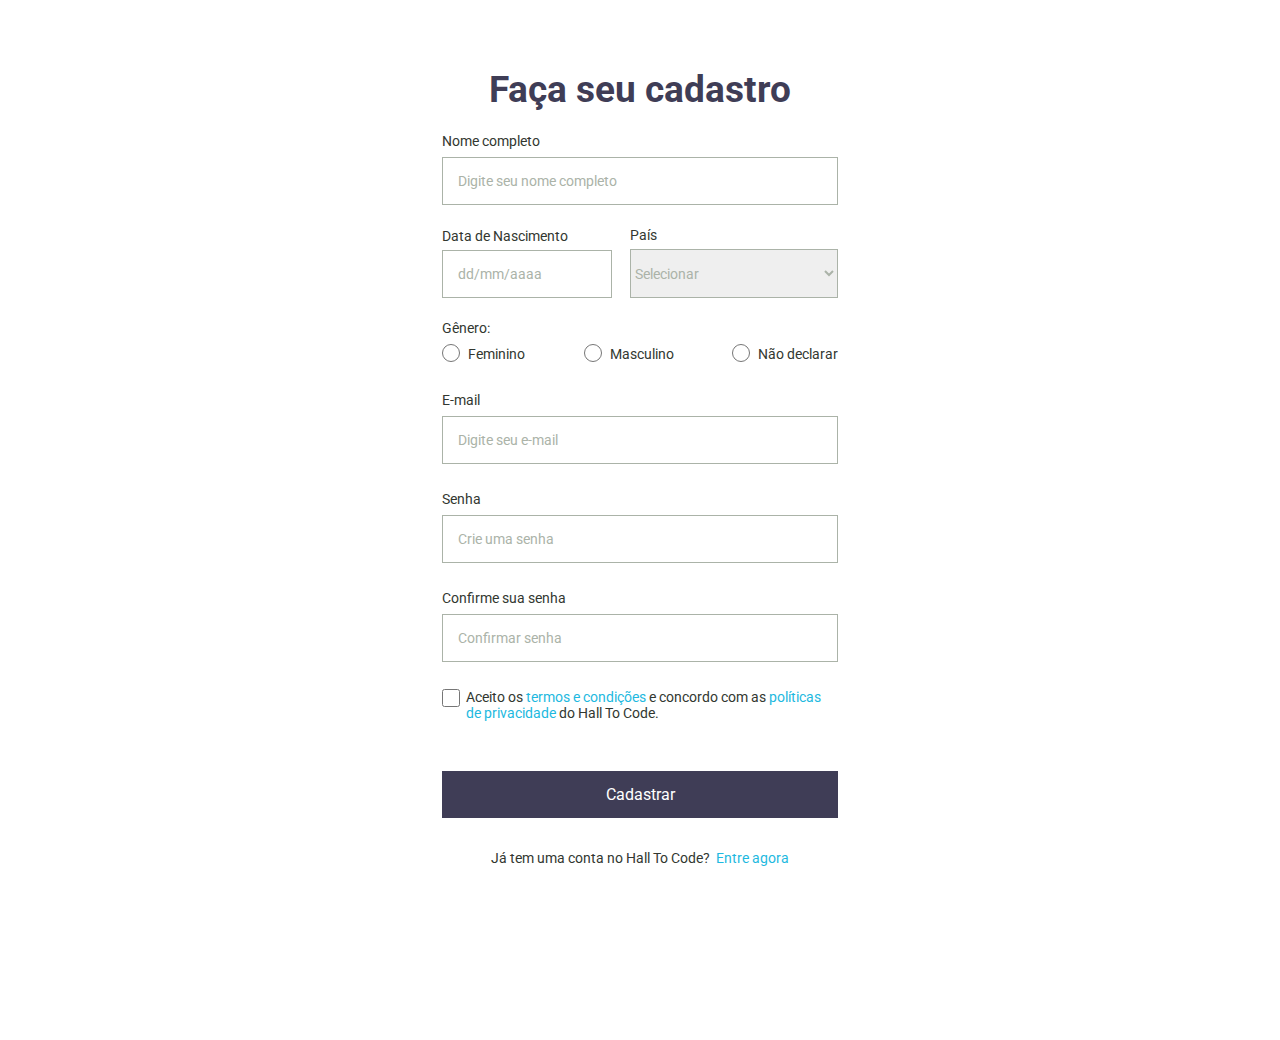
==== Aula02/Register.html @ 701272f0 "Exercício Aula02 - Formulário" ====
<!DOCTYPE html>
<html>

<head>
    <title>Cadastre-se</title>
    <link rel="preconnect" href="https://fonts.googleapis.com">
    <link rel="preconnect" href="https://fonts.gstatic.com" crossorigin>
    <link href="https://fonts.googleapis.com/css2?family=Roboto:wght@400;700&display=swap" rel="stylesheet">
    <link rel="stylesheet" href="Styles.css">
</head>

<body>
    <form>
        <div class="content content-register">
            <h1>Faça seu cadastro</h1>

            <div class="box-text">
                <label for="full-name">Nome completo</label>
                <input type="text" id="full-name" placeholder="Digite seu nome completo">
            </div>

            <div class="bday-coutry">

                <div class="box-bday">
                    <label for="birth-date">Data de Nascimento</label>
                    <input type="text" id="birth-date" placeholder="dd/mm/aaaa">
                </div>
                
                <div class="box-coutry">
                    <label>País</label>
                    <select required>
                        <option>Selecionar</option>
                        <option>Brasil</option>
                        <option>Argentina</option>
                        <option>Chile</option>
                        <option>Uruguai</option>
                    </select>
                </div>

            </div>

            <div class="box-text">
                <label>Gênero:</label>

                <div class="genre-options">

                    <div class="genre-fem">
                        <input type="radio" id="Feminino" name="genre" value="Feminino" class="radio-button">
                        <label for="Feminino">Feminino</label>
                    </div>

                    <div class="genre-masc">
                        <input type="radio" id="Masculino" name="genre" value="Masculino" class="radio-button">
                        <label for="Masculino">Masculino</label>
                    </div>

                    <div class="genre-nd">
                        <input type="radio" id="Genre-ND" name="genre" value="Genre-ND" class="radio-button">
                        <label for="Genre-ND">Não declarar</label>
                    </div>

                </div>

            </div>


            <div class="box-text">
                <label for="e-mail">E-mail</label>
                <input id="e-mail" type="email" placeholder="Digite seu e-mail">

            </div>

            <div class="box-text">
                <label for="password">Senha</label>
                <input type="password" id="password" placeholder="Crie uma senha">
            </div>

            <div class="box-text">
                <label for="confirm-password">Confirme sua senha</label>
                <input type="password" id="confirm-password" placeholder="Confirmar senha">
            </div>

            <div class="options">
                <div class="checkbox-EULA">
                    <input type="checkbox" id="EULA" class="check-box">
                    <label for="EULA">Aceito os <a>termos e condições</a>
                        e concordo com as <a>políticas de privacidade</a> do Hall To Code.
                        
                    </label>
                </div>
            </div>
            
            <button type="submit">Cadastrar</button>

            <span>Já tem uma conta no Hall To Code? &nbsp<a href="Index.html">Entre agora</a></span>


        </div>
    </form>
</body>

</html>
---- Aula02/Styles.css ----
* {
    font-family: Roboto, sans-serif;
    margin: 0px;
    padding: 0px;
    font-weight: 400;
    font-size: 14px;
    color: #323730;
    box-sizing: border-box;
}

h1{
    margin-bottom: 31px;
    text-align: center;
    font-weight: 700;
    font-size: 37px;
    color: #3F3D56;
}

h2{
    font-size: 16px;
    color: #5A6256;
    text-align: center;
    margin: 0px 42px 28px 42px;
}

.content{
    width: 396px;    
}

.content-index{
    width: 515px;    
}

.content-register h1, .content-register .box-text{
    margin-bottom: 22px;
}

label {
    margin-bottom: 6px;
}

.box-text label{
    margin-bottom: 8px;
}



.content input{
    padding: 15px;
    border: 1px solid #ABB3A8;
}

.content ::placeholder{
    color: #ABB3A8;
}

.content a{
    text-decoration: none;
    color: #1DB9E0;
}

.content a:hover{
    text-decoration: none;
    color: #0b677e;
}

form{
    margin: 68px 0px 174px 0px;
    display: flex;
    justify-content: center;
    align-items: center;
    flex-direction: column; 
}

.box-text, .box-bday, .box-coutry{
    display: flex;
    justify-content: center;
    flex-direction: column;
    margin-bottom: 39px;
}


.box-bday, .box-coutry{
    margin-bottom: 0px;
}

/*analisar a necessidade do b+b*/
.box-text + .box-text{
    margin-bottom: 27px;
}

button{
    width: 100%;
    margin-bottom: 32px;
    padding: 14px;
    border: none;
    color: white;
    background-color: #3F3D56;
    font-size: 16px;
}

.options, .area-keepconected, .checkbox-EULA{
    display: flex;
    justify-content: space-between;
    margin-bottom: 22px;
}

.bday-coutry{
    display: flex;
    justify-content: space-between;
    margin-bottom: 22px;
}

.content span{
    display: flex;
    justify-content: center;
}


.box-coutry select{ 
    border: 1px solid #ABB3A8;
    color: #ABB3A8;
    height: 49px;
    width: 208px;
}

.box-bday input{
    width: 170px;
       
}


.genre-options{
    display: flex;
    justify-content: space-between;
}


.genre-options label, .options label, .checkbox-EULA label{
    position: relative;
    display: inline-block;
    vertical-align: middle;
}

.checkbox-EULA label, .area-keepconected label{    
    margin-left: 24px;
}

.radio-button{
    width: 18px;
    height: 18px;
    margin-right: 5px;
}

.check-box{    
    position: absolute; 
    height: 18px;
    width: 18px;
}
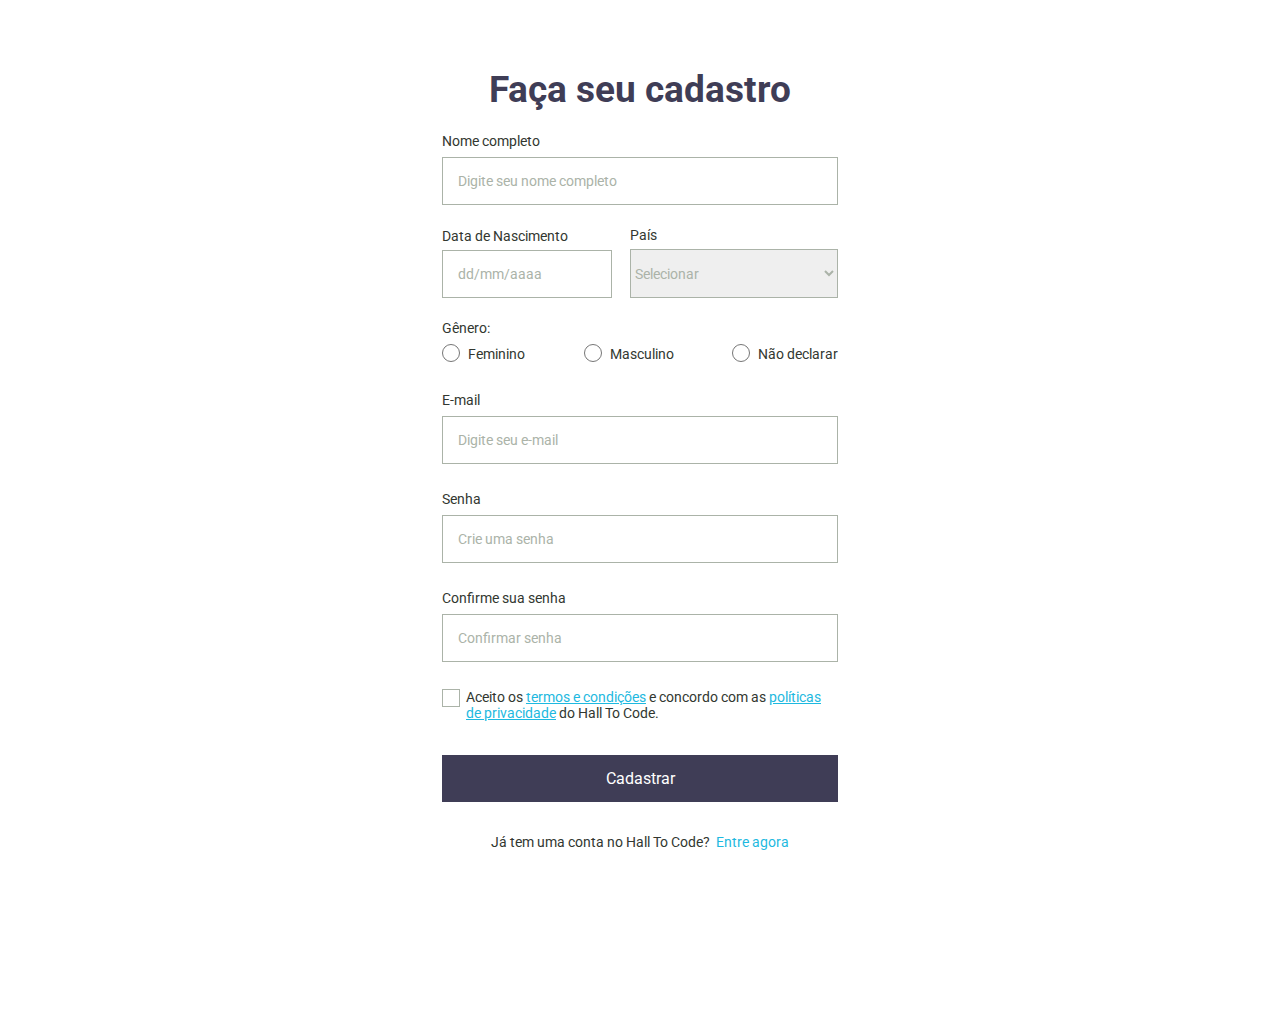
==== commit dd03b02a: "Aula 02 - Formulário - Ajuste no CSS" ====
--- a/Aula02/Register.html
+++ b/Aula02/Register.html
@@ -25,8 +25,8 @@
                     <label for="birth-date">Data de Nascimento</label>
                     <input type="text" id="birth-date" placeholder="dd/mm/aaaa">
                 </div>
-                
-                <div class="box-coutry">
+
+                <div class="box-coutry" style="width:208px";>
                     <label>País</label>
                     <select required>
                         <option>Selecionar</option>
@@ -81,15 +81,13 @@
             </div>
 
             <div class="options">
-                <div class="checkbox-EULA">
-                    <input type="checkbox" id="EULA" class="check-box">
-                    <label for="EULA">Aceito os <a>termos e condições</a>
-                        e concordo com as <a>políticas de privacidade</a> do Hall To Code.
-                        
-                    </label>
-                </div>
+                <label class="container">Aceito os <a>termos e condições</a>
+                    e concordo com as <a>políticas de privacidade</a> do Hall To Code.
+
+                    <input type="checkbox" >
+                    <span class="checkmark"></span>
+                </label>
             </div>
-            
             <button type="submit">Cadastrar</button>
 
             <span>Já tem uma conta no Hall To Code? &nbsp<a href="Index.html">Entre agora</a></span>
--- a/Aula02/Styles.css
+++ b/Aula02/Styles.css
@@ -35,6 +35,10 @@
     margin-bottom: 22px;
 }
 
+.options-reg a{
+    text-decoration: underline;
+}
+
 label {
     margin-bottom: 6px;
 }
@@ -42,8 +46,6 @@
 .box-text label{
     margin-bottom: 8px;
 }
-
-
 
 .content input{
     padding: 15px;
@@ -54,9 +56,18 @@
     color: #ABB3A8;
 }
 
+
 .content a{
     text-decoration: none;
     color: #1DB9E0;
+}
+
+.content-register .options a{
+    text-decoration: underline;
+}
+
+.content-register .options a:hover{
+    text-decoration: underline;
 }
 
 .content a:hover{
@@ -105,6 +116,8 @@
     margin-bottom: 22px;
 }
 
+
+
 .bday-coutry{
     display: flex;
     justify-content: space-between;
@@ -157,3 +170,81 @@
     height: 18px;
     width: 18px;
 }
+
+
+.chk input {
+    display: none;
+}
+
+
+
+/*Estilização do checkbox*/
+/*Adaptado de: https://www.w3schools.com/howto/howto_css_custom_checkbox.asp*/
+/*The container */
+.container {
+    display: block;
+    position: relative;
+    padding-left: 24px;
+    margin-bottom: 12px;
+    cursor: pointer;
+    
+    -webkit-user-select: none;
+    -moz-user-select: none;
+    -ms-user-select: none;
+    user-select: none;
+  }
+  
+  /* Hide the browser's default checkbox */
+  .container input {
+    position: absolute;
+    opacity: 0;
+    cursor: pointer;
+    height: 0;
+    width: 0;
+  }
+  
+  /* Create a custom checkbox */
+  .checkmark {
+    position: absolute;
+    top: 0;
+    left: 0;
+    height: 18px;
+    width: 18px;
+    background-color: white;
+    border: 1px solid  #ABB3A8;
+  }
+  
+  /* On mouse-over, add a grey background color */
+  .container:hover input ~ .checkmark {
+    background-color: #ccc;
+  }
+  
+  /* When the checkbox is checked, add a blue background */
+  .container input:checked ~ .checkmark {
+    background-color: #2196F3;
+  }
+  
+  /* Create the checkmark/indicator (hidden when not checked) */
+  .checkmark:after {
+    content: "";
+    position: absolute;
+    display: none;
+  }
+  
+  /* Show the checkmark when checked */
+  .container input:checked ~ .checkmark:after {
+    display: block;
+  }
+  
+  /* Style the checkmark/indicator */
+  .container .checkmark:after {
+    left: 4px;
+    top: 0px;
+    width: 5px;
+    height: 10px;
+    border: solid white;
+    border-width: 0 3px 3px 0;
+    -webkit-transform: rotate(45deg);
+    -ms-transform: rotate(45deg);
+    transform: rotate(45deg);
+  }